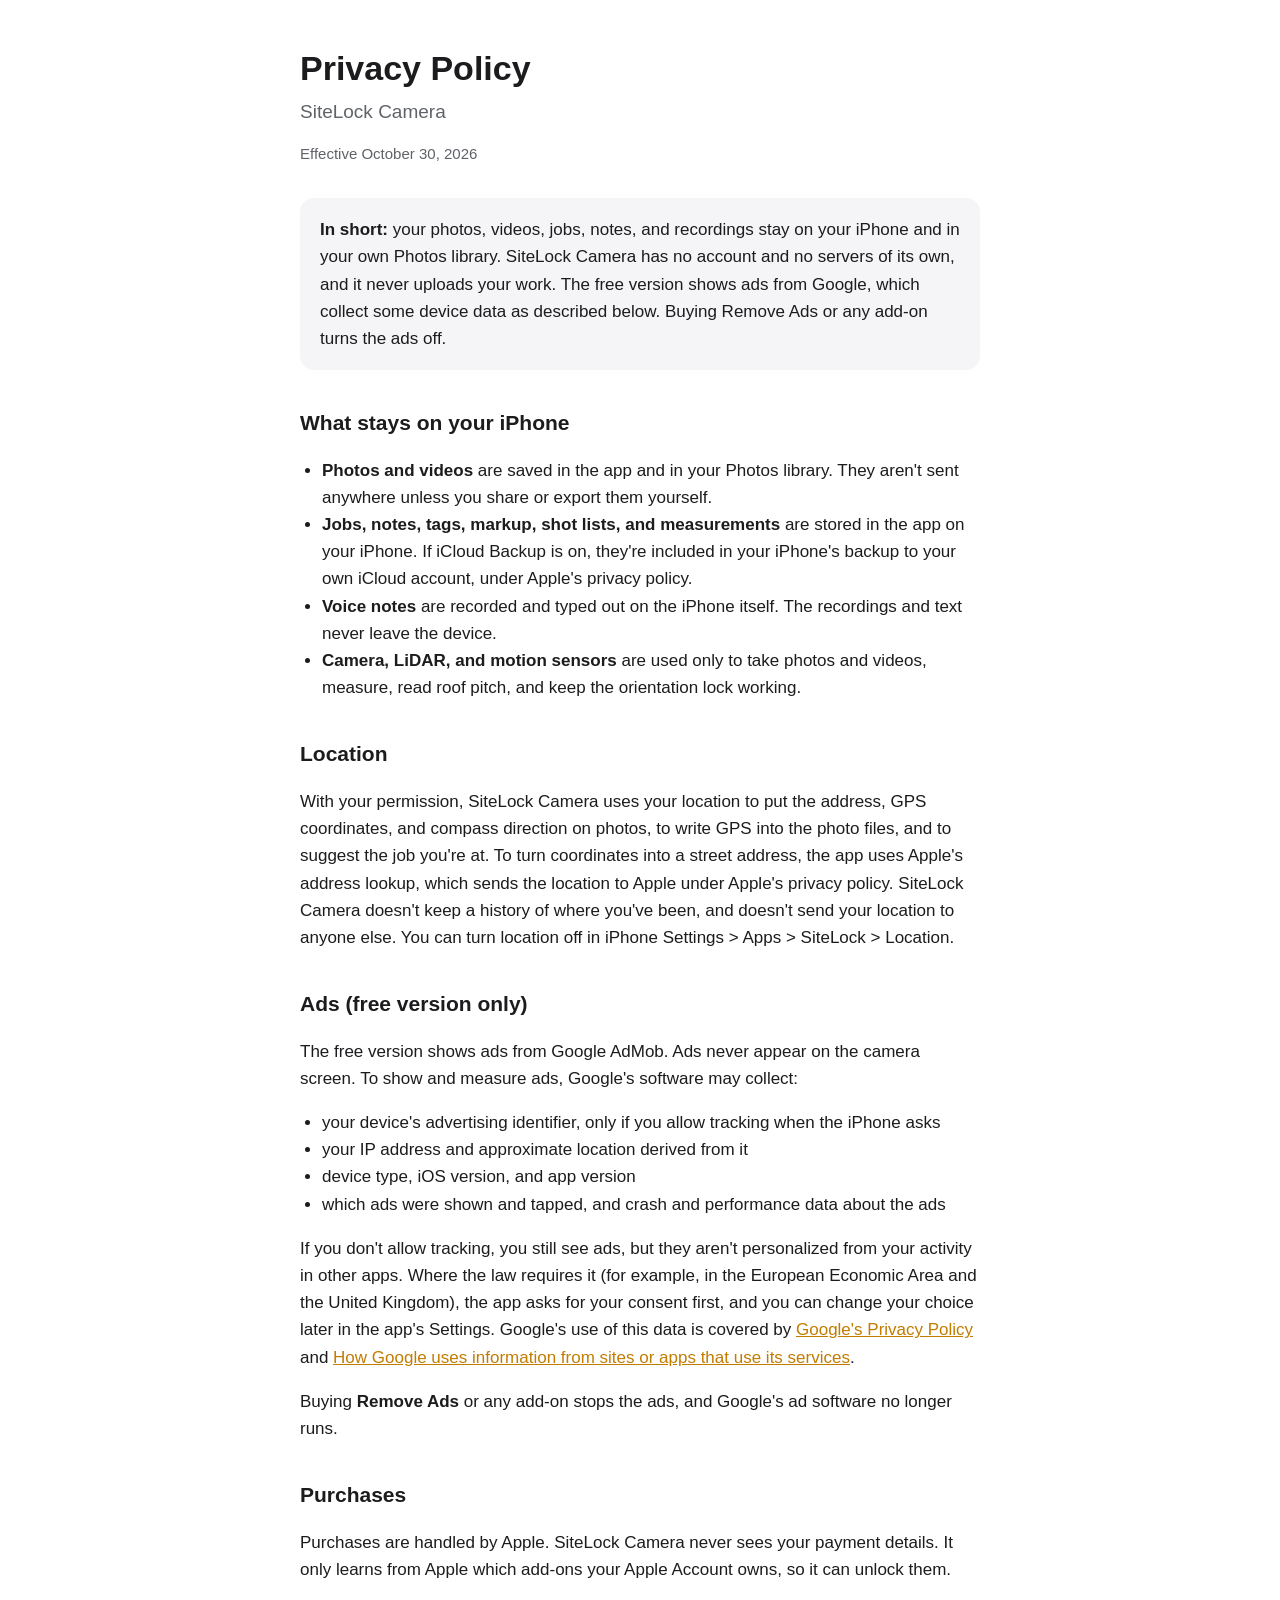
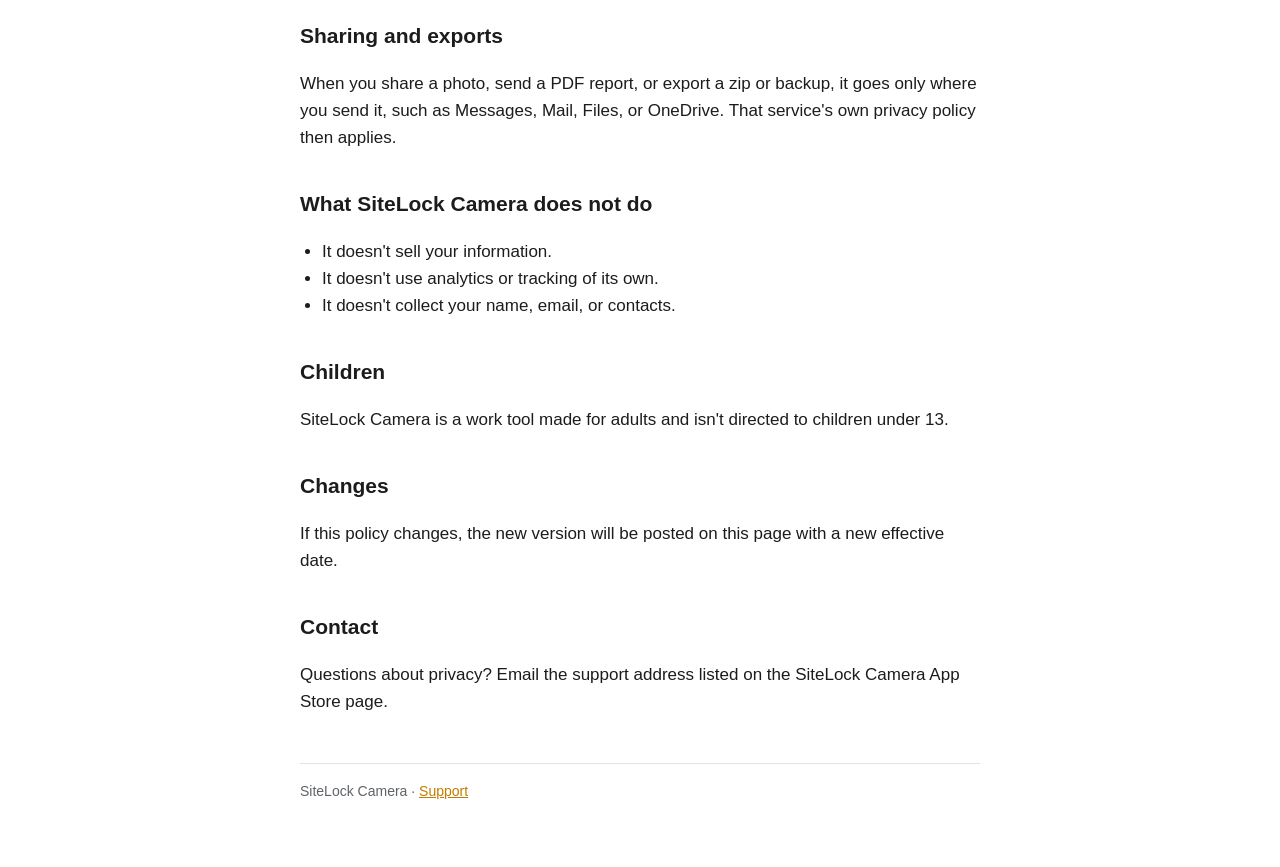
==== sitelock/privacy.html @ 88db25da "SiteLock Camera support page, privacy policy, and app-ads.txt Co-Authored-By: Claude Opus 5.5 <norep" ====
<!doctype html>
<html lang="en">
<head>
<meta charset="utf-8">
<meta name="viewport" content="width=device-width, initial-scale=1">
<title>SiteLock Camera: Privacy Policy</title>
<link rel="stylesheet" href="/style.css">
</head>
<body>
<main>
  <header>
    <h1>Privacy Policy</h1>
    <p class="lede">SiteLock Camera</p>
    <p class="meta">Effective October 30, 2026</p>
  </header>

  <div class="card">
    <p><strong>In short:</strong> your photos, videos, jobs, notes, and recordings stay on your iPhone and in your own Photos library. SiteLock Camera has no account and no servers of its own, and it never uploads your work. The free version shows ads from Google, which collect some device data as described below. Buying Remove Ads or any add-on turns the ads off.</p>
  </div>

  <h2>What stays on your iPhone</h2>
  <ul>
    <li><strong>Photos and videos</strong> are saved in the app and in your Photos library. They aren't sent anywhere unless you share or export them yourself.</li>
    <li><strong>Jobs, notes, tags, markup, shot lists, and measurements</strong> are stored in the app on your iPhone. If iCloud Backup is on, they're included in your iPhone's backup to your own iCloud account, under Apple's privacy policy.</li>
    <li><strong>Voice notes</strong> are recorded and typed out on the iPhone itself. The recordings and text never leave the device.</li>
    <li><strong>Camera, LiDAR, and motion sensors</strong> are used only to take photos and videos, measure, read roof pitch, and keep the orientation lock working.</li>
  </ul>

  <h2>Location</h2>
  <p>With your permission, SiteLock Camera uses your location to put the address, GPS coordinates, and compass direction on photos, to write GPS into the photo files, and to suggest the job you're at. To turn coordinates into a street address, the app uses Apple's address lookup, which sends the location to Apple under Apple's privacy policy. SiteLock Camera doesn't keep a history of where you've been, and doesn't send your location to anyone else. You can turn location off in iPhone Settings &gt; Apps &gt; SiteLock &gt; Location.</p>

  <h2>Ads (free version only)</h2>
  <p>The free version shows ads from Google AdMob. Ads never appear on the camera screen. To show and measure ads, Google's software may collect:</p>
  <ul>
    <li>your device's advertising identifier, only if you allow tracking when the iPhone asks</li>
    <li>your IP address and approximate location derived from it</li>
    <li>device type, iOS version, and app version</li>
    <li>which ads were shown and tapped, and crash and performance data about the ads</li>
  </ul>
  <p>If you don't allow tracking, you still see ads, but they aren't personalized from your activity in other apps. Where the law requires it (for example, in the European Economic Area and the United Kingdom), the app asks for your consent first, and you can change your choice later in the app's Settings. Google's use of this data is covered by <a href="https://policies.google.com/privacy">Google's Privacy Policy</a> and <a href="https://policies.google.com/technologies/partner-sites">How Google uses information from sites or apps that use its services</a>.</p>
  <p>Buying <strong>Remove Ads</strong> or any add-on stops the ads, and Google's ad software no longer runs.</p>

  <h2>Purchases</h2>
  <p>Purchases are handled by Apple. SiteLock Camera never sees your payment details. It only learns from Apple which add-ons your Apple Account owns, so it can unlock them.</p>

  <h2>Sharing and exports</h2>
  <p>When you share a photo, send a PDF report, or export a zip or backup, it goes only where you send it, such as Messages, Mail, Files, or OneDrive. That service's own privacy policy then applies.</p>

  <h2>What SiteLock Camera does not do</h2>
  <ul>
    <li>It doesn't sell your information.</li>
    <li>It doesn't use analytics or tracking of its own.</li>
    <li>It doesn't collect your name, email, or contacts.</li>
  </ul>

  <h2>Children</h2>
  <p>SiteLock Camera is a work tool made for adults and isn't directed to children under 13.</p>

  <h2>Changes</h2>
  <p>If this policy changes, the new version will be posted on this page with a new effective date.</p>

  <h2>Contact</h2>
  <p>Questions about privacy? Email the support address listed on the SiteLock Camera App Store page.</p>

  <footer>SiteLock Camera · <a href="/sitelock/">Support</a></footer>
</main>
</body>
</html>
---- style.css ----
:root {
  --bg: #ffffff;
  --text: #1c1c1e;
  --muted: #5f6368;
  --accent: #c27c00;
  --rule: #e3e3e6;
  --card: #f5f5f7;
}
@media (prefers-color-scheme: dark) {
  :root {
    --bg: #111113;
    --text: #f2f2f4;
    --muted: #a1a1a8;
    --accent: #ffc107;
    --rule: #2c2c30;
    --card: #1c1c1f;
  }
}
* { box-sizing: border-box; }
body {
  margin: 0;
  background: var(--bg);
  color: var(--text);
  font: 17px/1.6 -apple-system, BlinkMacSystemFont, "Segoe UI", Roboto, Helvetica, Arial, sans-serif;
}
main { max-width: 720px; margin: 0 auto; padding: 48px 20px 64px; }
header { margin-bottom: 32px; }
h1 { font-size: 34px; line-height: 1.2; margin: 0 0 8px; }
h2 { font-size: 21px; margin: 36px 0 8px; }
p, li { color: var(--text); }
.lede { color: var(--muted); font-size: 19px; margin: 0; }
.meta { color: var(--muted); font-size: 15px; }
a { color: var(--accent); }
ul { padding-left: 22px; }
.card { background: var(--card); border-radius: 14px; padding: 18px 20px; margin: 20px 0; }
.card p { margin: 0; }
nav { display: flex; gap: 18px; flex-wrap: wrap; margin-top: 16px; font-size: 15px; }
footer { border-top: 1px solid var(--rule); margin-top: 48px; padding-top: 16px; color: var(--muted); font-size: 14px; }
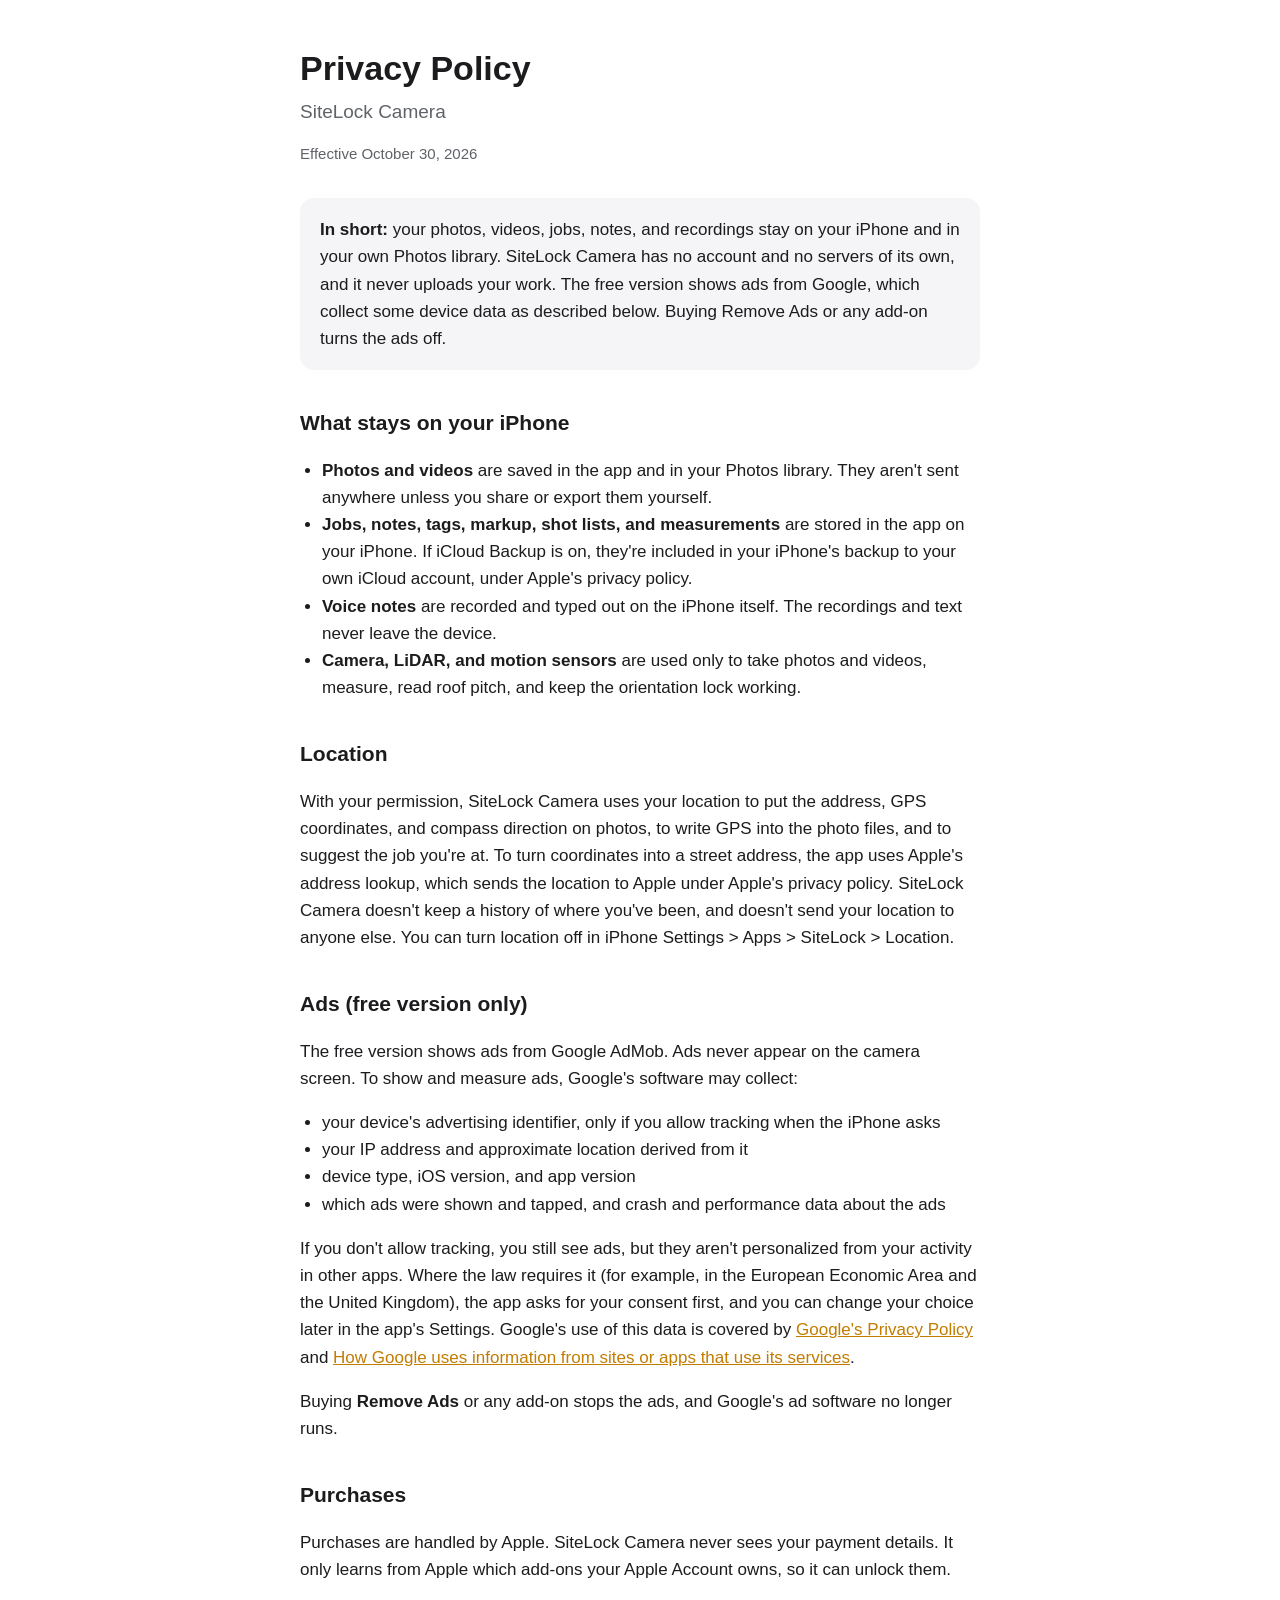
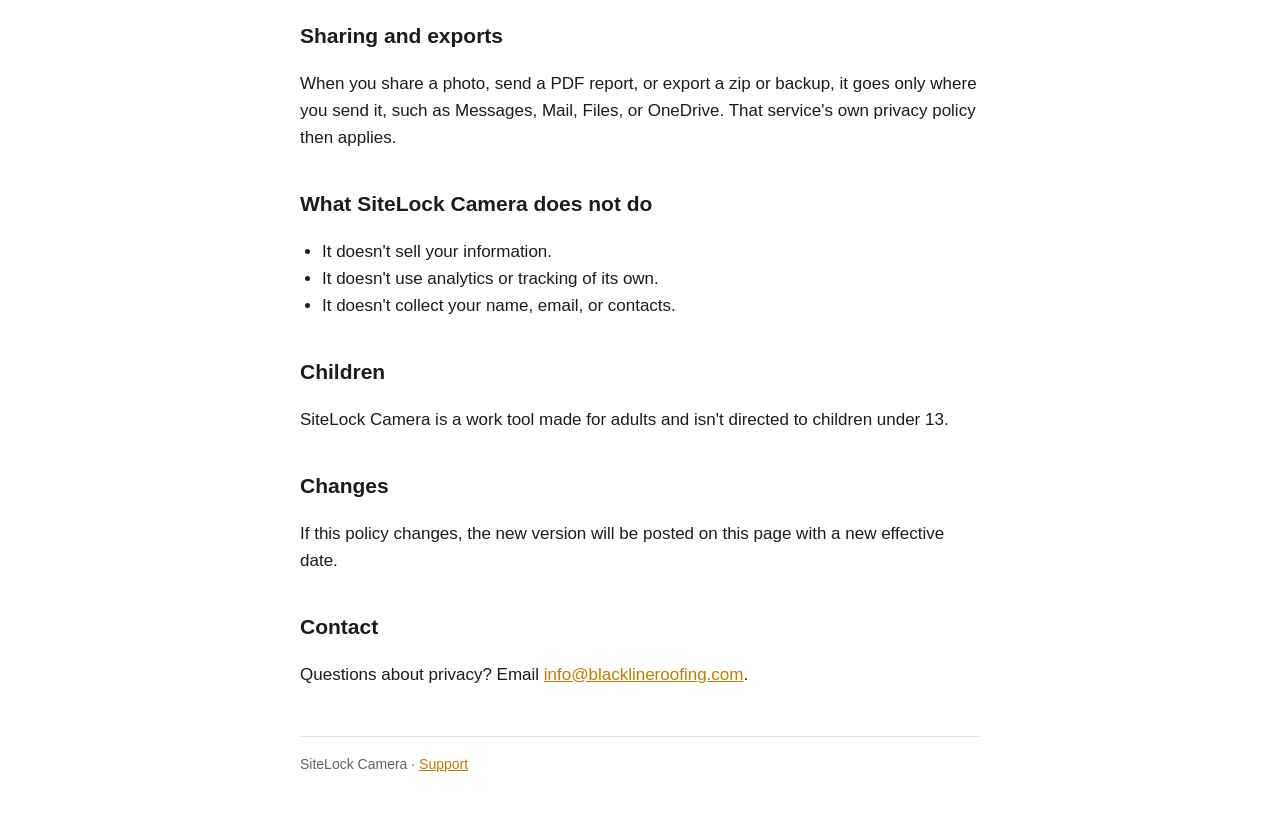
==== commit d1aa0f0c: "Add support email Co-Authored-By: Claude Opus 5.5 <noreply@anthropic.com>" ====
--- a/sitelock/privacy.html
+++ b/sitelock/privacy.html
@@ -60,7 +60,7 @@
   <p>If this policy changes, the new version will be posted on this page with a new effective date.</p>
 
   <h2>Contact</h2>
-  <p>Questions about privacy? Email the support address listed on the SiteLock Camera App Store page.</p>
+  <p>Questions about privacy? Email <a href="mailto:info@blacklineroofing.com?subject=SiteLock%20Camera%20Privacy">info@blacklineroofing.com</a>.</p>
 
   <footer>SiteLock Camera · <a href="/sitelock/">Support</a></footer>
 </main>
